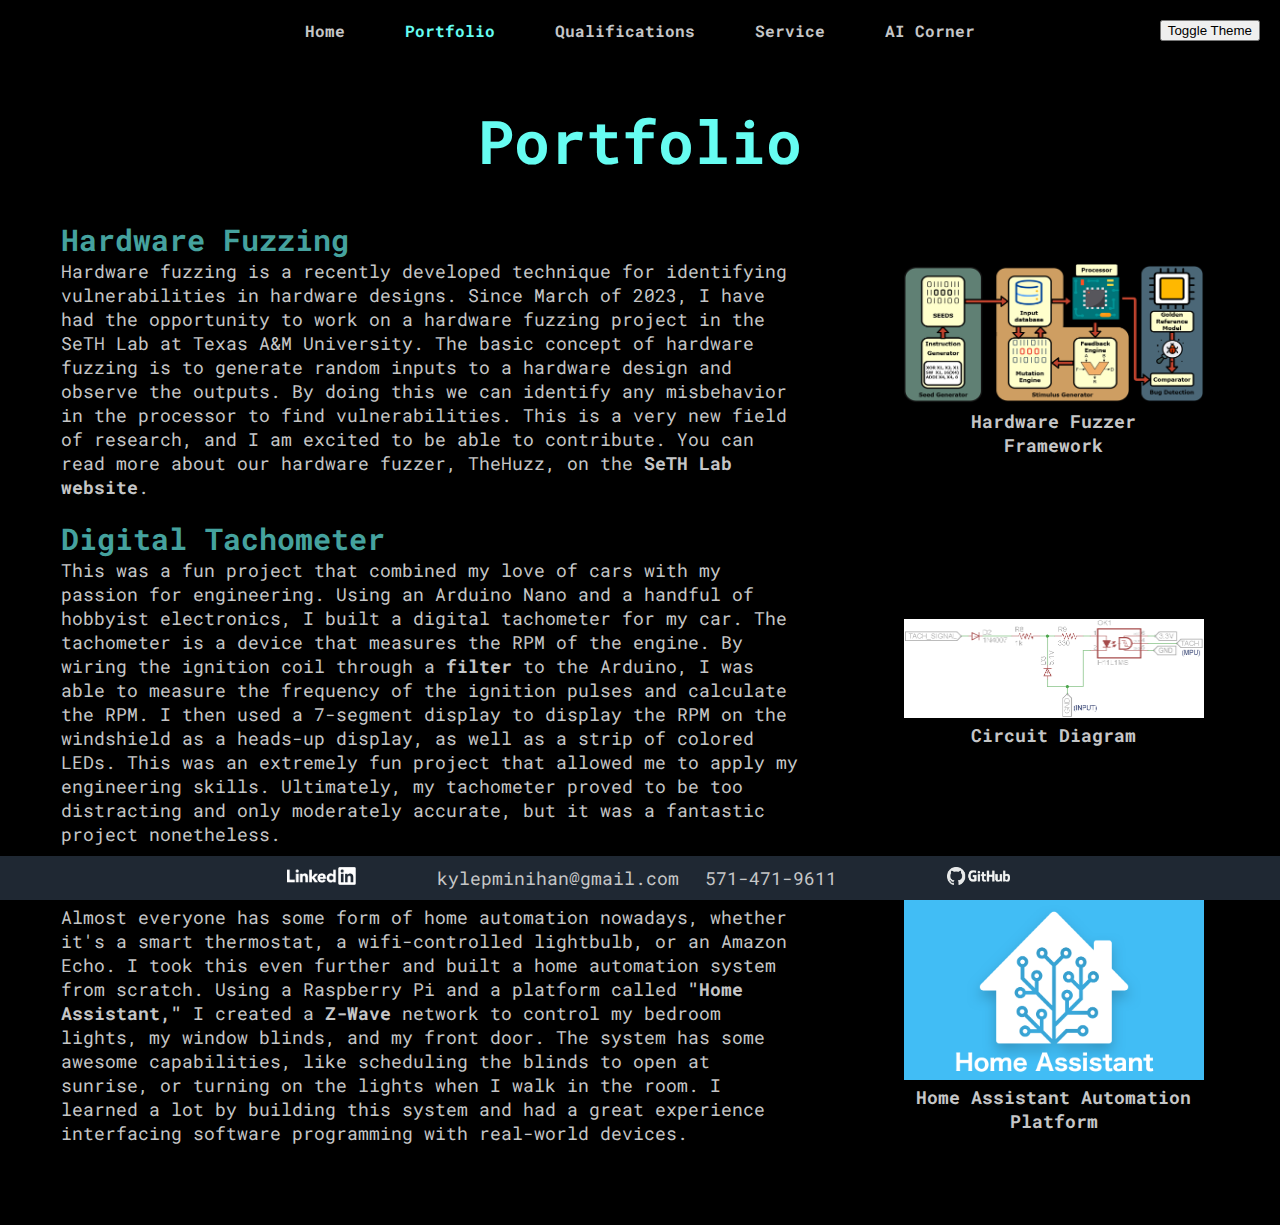
==== portfolio.html @ 6b1ae29c "initial commit" ====
<!DOCTYPE html>
<html lang="en">
<head>
	<meta charset="UTF-8">
	<meta name="viewport" content="width=device-width, initial-scale=1.0">
	<title>Portfolio</title>
	<link href="https://fonts.googleapis.com/css2?family=Roboto+Mono:ital,wght@0,400;0,700;1,400;1,700&display=swap" rel="stylesheet">
	<link id="main_stylesheet" rel="stylesheet" type="text/css" href="style.css"></link>
</head>
<body>
    <header>
        <button type="button" class="theme_toggle" onclick="toggleTheme()">Toggle Theme</button>
    </header>
	<div class="main_container">
        <nav class="nav_bar">
            <a class="nav_button" href="index.html">Home</a>
            <a class="nav_button nav_button_current" href="portfolio.html">Portfolio</a>
            <a class="nav_button" href="qualifications.html">Qualifications</a>
            <a class="nav_button" href="service.html">Service</a>
            <a class="nav_button" href="ai_corner.html">AI Corner</a>
        </nav>
        <div class="main_content">
            <h1>Portfolio</h1>
            <div class="content_section">
                <div class="flex_container">
                    <div class="flex_item_a">
                        <h2>Hardware Fuzzing</h2>
                        <div class="content_block">
                            <p>
                                Hardware fuzzing is a recently developed technique for identifying vulnerabilities in hardware designs. 
                                Since March of 2023, I have had the opportunity to work on a hardware fuzzing project in the SeTH Lab at Texas A&M University.
                                The basic concept of hardware fuzzing is to generate random inputs to a hardware design and observe the outputs. By doing this
                                we can identify any misbehavior in the processor to find vulnerabilities. This is a very new field of research, and I am excited
                                to be able to contribute. You can read more about our hardware fuzzer, TheHuzz, on the 
                                <a class="external_link" href="https://seth.engr.tamu.edu/research-2/">SeTH Lab website</a>.
                            </p>
                        </div>
                    </div>
                    <div class="flex_item_b">
                        <a class="external_link" href="https://seth.engr.tamu.edu/research-2/">
                            <img class="portfo_img" src="images/fuzz_framework.png" alt="Hardware Fuzzer Framework">
                            <p>Hardware Fuzzer Framework</p>
                        </a>
                    </div>
                </div>
            </div>
            <div class="content_section">
                <div class="flex_container">
                    <div class="flex_item_a">
                        <h2>Digital Tachometer</h2>
                        <div class="content_block">
                            <p>
                                This was a fun project that combined my love of cars with my passion for engineering. Using an Arduino Nano and a handful of 
                                hobbyist electronics, I built a digital tachometer for my car. The tachometer is a device that measures the RPM of the engine.
                                By wiring the ignition coil through a <a class="external_link" href="https://forum.arduino.cc/t/tachometer-from-ignition-coil/680264/15">filter</a>
                                to the Arduino, I was able to measure the frequency of the ignition pulses and calculate the RPM. I then used a 7-segment 
                                display to display the RPM on the windshield as a heads-up display, as well as a strip of colored LEDs. This was an extremely 
                                fun project that allowed me to apply my engineering skills. Ultimately, my tachometer proved to be too distracting and only 
                                moderately accurate, but it was a fantastic project nonetheless.
                            </p>
                        </div>
                    </div>
                    <div class="flex_item_b">
                        <a class="external_link" href="https://forum.arduino.cc/t/tachometer-from-ignition-coil/680264/15">
                            <img class="portfo_img" src="images/tach_circuit.png" alt="Digital Tachometer Circuit Diagram">
                            <p>Circuit Diagram</p>
                        </a>
                    </div>
                </div>
            </div>
            <div class="content_section">
                <div class="flex_container">
                    <div class="flex_item_a">
                        <h2>Home Automation</h2>
                        <div class="content_block">
                            <p>
                                Almost everyone has some form of home automation nowadays, whether it's a smart thermostat, a wifi-controlled lightbulb, or an 
                                Amazon Echo. I took this even further and built a home automation system from scratch. Using a Raspberry Pi and a platform
                                called <a class="external_link" href="https://www.home-assistant.io/">"Home Assistant,"</a> I created a 
                                <a class="external_link" href="https://www.z-wave.com/">Z-Wave</a> network to control my bedroom lights, my window blinds, and my 
                                front door. The system has some awesome capabilities, like scheduling the blinds to open at sunrise, or turning on the lights 
                                when I walk in the room. I learned a lot by building this system and had a great experience 
                                interfacing software programming with real-world devices. 
                            </p>
                        </div>
                    </div>
                    <div class="flex_item_b">
                        <a class="external_link" href="https://www.home-assistant.io/">
                            <img class="portfo_img" src="images/home_assistant.png" alt="The Home Assistant Logo">
                            <p>Home Assistant Automation Platform</p>
                        </a>
                    </div>
                </div>
            </div>
        </div>
    </div>
    <footer>
		<div class="footer_item"></div>
		<div class="footer_item">
			<a class="external_link" href="https://www.linkedin.com/in/kyle-minihan-ba7a75251/">
				<img class="footer_img" src="images/linkedin_logo.png" alt="LinkedIn">
			</a>
		</div>
		<div class="footer_item">
			<p>kylepminihan@gmail.com</p>
		</div>
		<div class="footer_item">
			<p>571-471-9611</p>
		</div>
		<div class="footer_item">
			<a class="external_link" href="https://github.com/minmanrox">
				<img class="footer_img" src="images/github_logo.png" alt="GitHub">
			</a>
		</div>
		<div class="footer_item"></div>
	</footer>
    <script src="script.js"></script>
</body>
</html>
---- style.css ----
:root {
    --blue-light: #66fcf1;
    --blue-medium: #45a29e;
    --grey-light: #c5c6c7;
    --grey-medium: #1f2833;
    --grey-dark: #0b0c10;
}

.theme_toggle {
    right: 20px;
    top: 20px;
    position: absolute;
}

body {
    background-color: black;
    color: var(--grey-light);
    font-family: 'Roboto Mono', monospace;
    font-size: 18px;
    margin: auto;
    padding-bottom: 60px;
}

a:visited {
    color: inherit;
}

/* Style the buttons */
.nav_button {
    display: inline-block;
    padding: 10px 20px;
    margin: 10px;
    color: var(--grey-light);
    border: none;
    text-align: center;
    text-decoration: none;
    font-size: 16px;
    font-weight: bold;
    cursor: pointer;
}

/* Override color for current page*/
.nav_button_current {
    color: var(--blue-light) !important;
}

/* Evenly space the buttons */
.nav_bar {
    display: flex;
    justify-content: center;
}

/* Style the image */
.cover_image {
    width: 100%;
    height: 500px;
    object-fit: cover;
}

/* Style my name */
.name {
    font-size: 72px;
    font-weight: bold;
    text-align: center;
    color: var(--blue-light);
    margin-bottom: 20px;
}

/* Style bio */
.about_me {
    font-size: 24px;
    font-weight: bold;
    text-align: center;
    color: var(--grey-light);
    margin: auto;
    margin-bottom: 2em;
    width: 80%;
}

/* Style subheadings */
h2 {
    font-size: 30px;
    font-weight: bold;
    color: var(--blue-medium);
    margin: auto;
    width: 90%;
}

h3 {
    font-size: 24px;
    font-weight: bold;
    color: var(--grey-light);
    margin: auto;
    width: 90%;

}

/* Style the main content */
p {
    margin: auto;
    width: 90%;
}

p.indent {
    text-indent: 50px;
    margin-bottom: 10px;
}

/* Style main headings*/
h1 {
    font-size: 60px;
    font-weight: bold;
    text-align: center;
    color: var(--blue-light);
}

/* Style each content section*/
.content_section {
    padding-bottom: 20px;
}

/* Style the bullet points */
ul.a {
    margin: auto;
    width: 90%;
    list-style-type: none;
    list-style-position: inside;
    padding-bottom: 20px;
}

ul.b {
    list-style-type: none;
    list-style-position: inside;
    padding-bottom: 20px;
    padding-left: 5px;
}

li.a {
    border-left: 1px solid var(--grey-light);
    padding-left: 20px;
    font-size: 18px;
    color: var(--grey-light);
}

li.b{
    list-style-type: circle;
}

/* Style download link */
.download_link {
    display: block;
    margin: auto;
    width: 90%;
    text-align: center;
    text-decoration: none;
    color: var(--grey-light);
    font-size: 16px;
    margin-bottom: 36px;
}

.external_link {
    color: var(--grey-light);
    text-decoration: none;
    font-weight: bold;
}

/* Style flex container */
.flex_container {
    display: flex;
    margin: auto;
    width: 97%;
}

.flex_item_a {
    flex: 2;
}

.flex_item_b {
    display: flex;
    flex-direction: column;
    flex: 1;
    align-items: center;
    justify-content: center;
    text-align: center;
}

.portfo_img {
    width: 300px;
}

.service_logo {
    width: 300px;
}

/* Style the footer */
footer {
    display: flex;
    margin-top: 20px;
    left: 0;
    bottom: 0;
    width: 100%;
    padding: 10px;
    background-color: var(--grey-medium);
    color: var(--grey-light);
    text-align: center;
    position: fixed;
}

.footer_item {
    flex: 1;
}

.footer_img {
    height: 1em;
}

/* AI-generated CSS */
.page_title {
    text-align: center;
}
  
.page_description {
    text-align: center;
    font-weight: bold;
}
  
.poetry {
    color: lightblue;
}

.jokes {
    color: lightblue;
}

.pickup_lines {
    color: lightblue;
}

.poem_column,
.joke_column,
.pickup_line_column {
    margin-left: 5%;
    margin-bottom: 20px;
    width: 25%;
    display: inline-block;
    vertical-align: top;
}
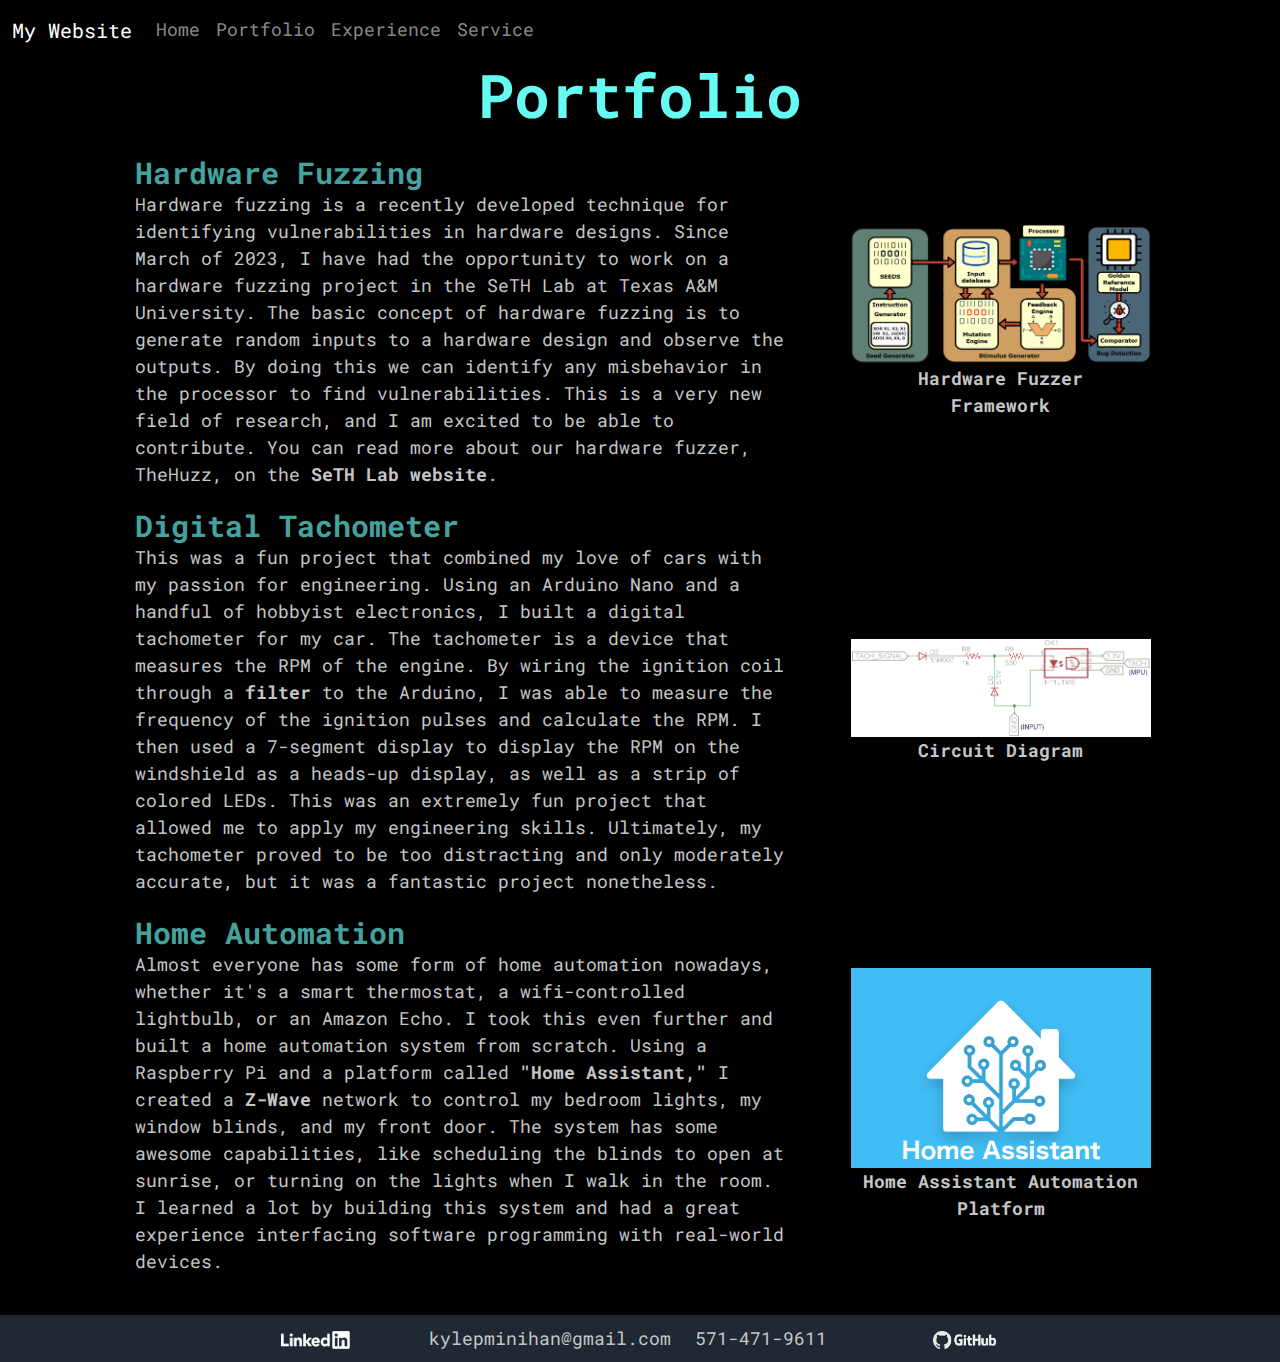
==== commit d7d655f9: "add mobile-friendly for all pages on style 1" ====
--- a/portfolio.html
+++ b/portfolio.html
@@ -5,22 +5,45 @@
 	<meta name="viewport" content="width=device-width, initial-scale=1.0">
 	<title>Portfolio</title>
 	<link href="https://fonts.googleapis.com/css2?family=Roboto+Mono:ital,wght@0,400;0,700;1,400;1,700&display=swap" rel="stylesheet">
+	<link rel="stylesheet" href="https://cdn.jsdelivr.net/npm/bootstrap@5.3.0/dist/css/bootstrap.min.css">
 	<link id="main_stylesheet" rel="stylesheet" type="text/css" href="style.css"></link>
 </head>
 <body>
+    <nav class="navbar navbar-expand-lg navbar-dark">
+		<div class="container-fluid">
+            <a class="navbar-brand" href="#">My Website</a>
+			<!-- <button type="button" class="btn btn-secondary btn-sm" onclick="toggleTheme()">Toggle Theme</button> -->
+            <button class="navbar-toggler" type="button" data-bs-toggle="collapse" data-bs-target="#navbarNav" aria-controls="navbarNav" aria-expanded="false" aria-label="Toggle navigation">
+				<span class="navbar-toggler-icon"></span>
+            </button>
+            <div class="collapse navbar-collapse" id="navbarNav">
+				<ul class="navbar-nav">
+					<li class="nav-item">
+						<a class="nav-link" href="index.html">Home</a>
+                    </li>
+                    <li class="nav-item">
+						<a class="nav-link" href="portfolio.html">Portfolio</a>
+                    </li>
+                    <li class="nav-item">
+						<a class="nav-link" href="qualifications.html">Experience</a>
+                    </li>
+					<li class="nav-item">
+						<a class="nav-link" href="service.html">Service</a>
+                    </li>
+					<!-- <li class="nav-item">
+						<a class="nav-link" href="ai_corner.html">AI Corner</a>
+                    </li> -->
+                </ul>
+            </div>
+        </div>
+    </nav>
+	
     <header>
-        <button type="button" class="theme_toggle" onclick="toggleTheme()">Toggle Theme</button>
+        <h1>Portfolio</h1>
     </header>
-	<div class="main_container">
-        <nav class="nav_bar">
-            <a class="nav_button" href="index.html">Home</a>
-            <a class="nav_button nav_button_current" href="portfolio.html">Portfolio</a>
-            <a class="nav_button" href="qualifications.html">Qualifications</a>
-            <a class="nav_button" href="service.html">Service</a>
-            <a class="nav_button" href="ai_corner.html">AI Corner</a>
-        </nav>
-        <div class="main_content">
-            <h1>Portfolio</h1>
+
+	<div class="main_container container mt-4">
+        <div class="main_content row">
             <div class="content_section">
                 <div class="flex_container">
                     <div class="flex_item_a">
@@ -115,5 +138,6 @@
 		<div class="footer_item"></div>
 	</footer>
     <script src="script.js"></script>
+    <script src="https://cdn.jsdelivr.net/npm/bootstrap@5.3.0/dist/js/bootstrap.bundle.min.js"></script>
 </body>
 </html>
--- a/style.css
+++ b/style.css
@@ -6,19 +6,12 @@
     --grey-dark: #0b0c10;
 }
 
-.theme_toggle {
-    right: 20px;
-    top: 20px;
-    position: absolute;
-}
-
 body {
     background-color: black;
     color: var(--grey-light);
     font-family: 'Roboto Mono', monospace;
     font-size: 18px;
     margin: auto;
-    padding-bottom: 60px;
 }
 
 a:visited {
@@ -133,6 +126,7 @@
     list-style-position: inside;
     padding-bottom: 20px;
     padding-left: 5px;
+    font-weight: normal;
 }
 
 li.a {
@@ -144,6 +138,7 @@
 
 li.b{
     list-style-type: circle;
+    font-weight: bold;
 }
 
 /* Style download link */
@@ -203,7 +198,6 @@
     background-color: var(--grey-medium);
     color: var(--grey-light);
     text-align: center;
-    position: fixed;
 }
 
 .footer_item {
@@ -214,7 +208,17 @@
     height: 1em;
 }
 
-/* AI-generated CSS */
+/* Media query for screens smaller than 768px */
+@media (max-width: 768px) {
+    footer {
+        flex-direction: column;
+    }
+    .flex_container {
+        flex-direction: column;
+    }
+}
+
+/* uI-generated CSS */
 .page_title {
     text-align: center;
 }
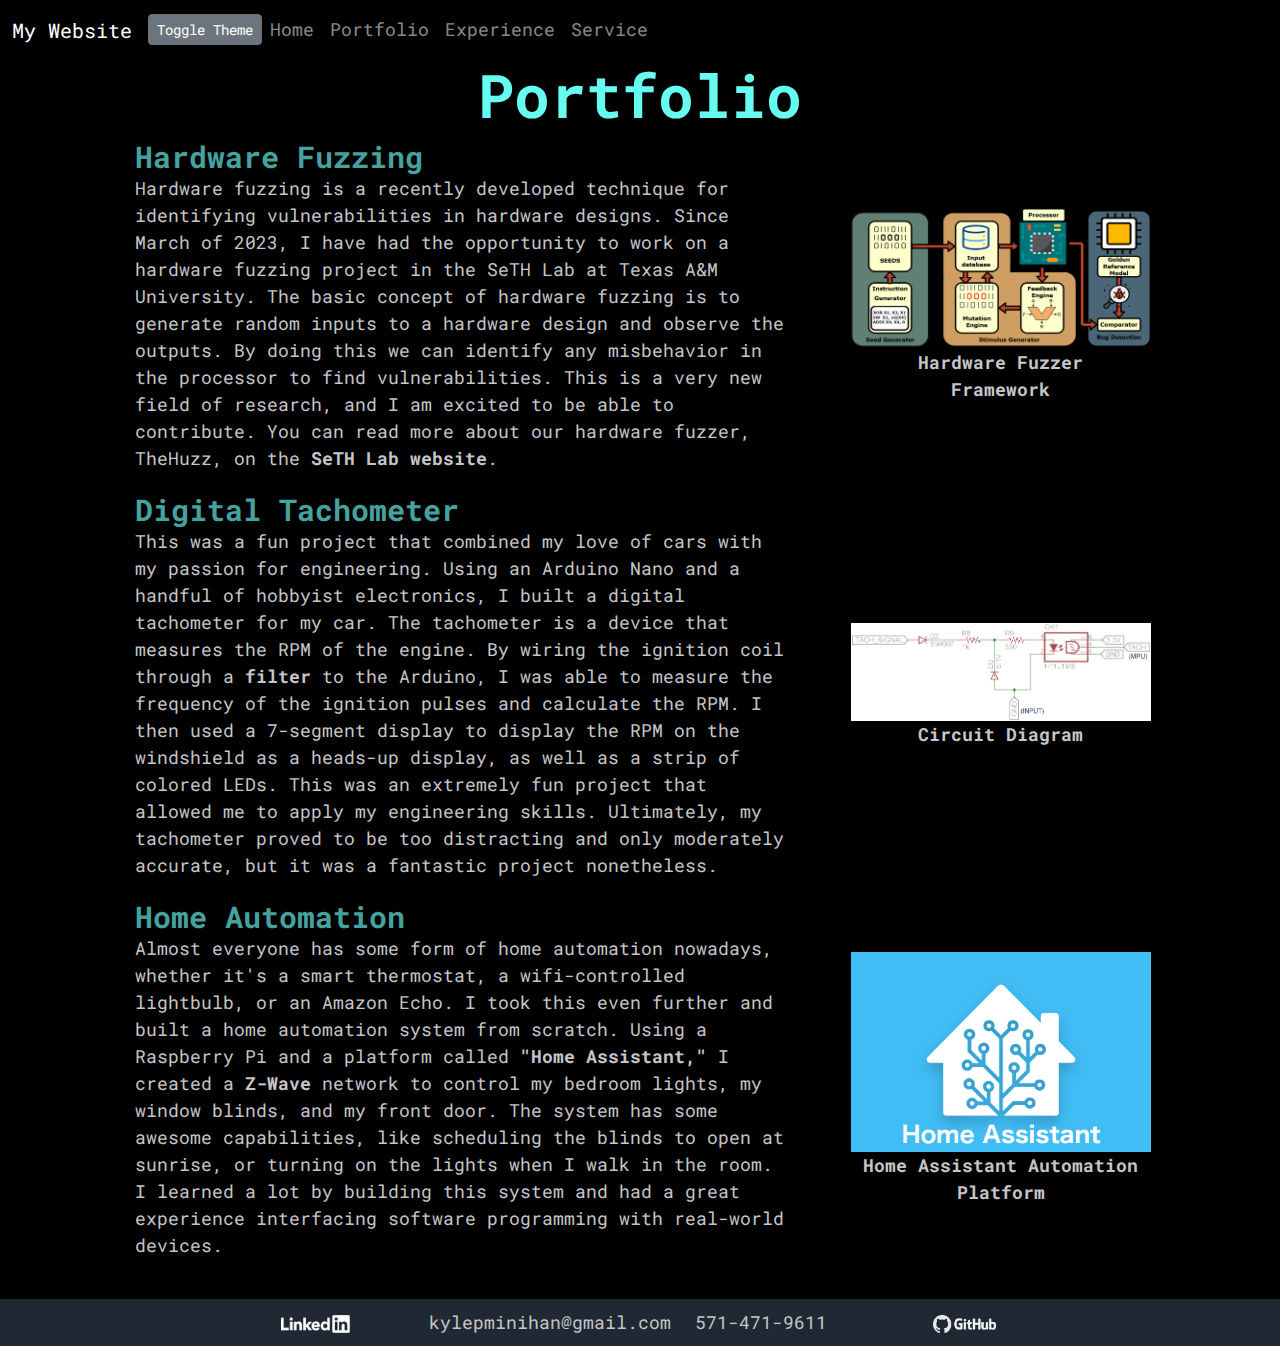
==== commit bcf8d6e4: "fixed style 2 for widescreen, experience page still broken in style 2" ====
--- a/portfolio.html
+++ b/portfolio.html
@@ -12,7 +12,7 @@
     <nav class="navbar navbar-expand-lg navbar-dark">
 		<div class="container-fluid">
             <a class="navbar-brand" href="#">My Website</a>
-			<!-- <button type="button" class="btn btn-secondary btn-sm" onclick="toggleTheme()">Toggle Theme</button> -->
+			<button type="button" class="btn btn-secondary btn-sm" onclick="toggleTheme()">Toggle Theme</button>
             <button class="navbar-toggler" type="button" data-bs-toggle="collapse" data-bs-target="#navbarNav" aria-controls="navbarNav" aria-expanded="false" aria-label="Toggle navigation">
 				<span class="navbar-toggler-icon"></span>
             </button>
@@ -42,7 +42,7 @@
         <h1>Portfolio</h1>
     </header>
 
-	<div class="main_container container mt-4">
+	<div class="main_container container">
         <div class="main_content row">
             <div class="content_section">
                 <div class="flex_container">
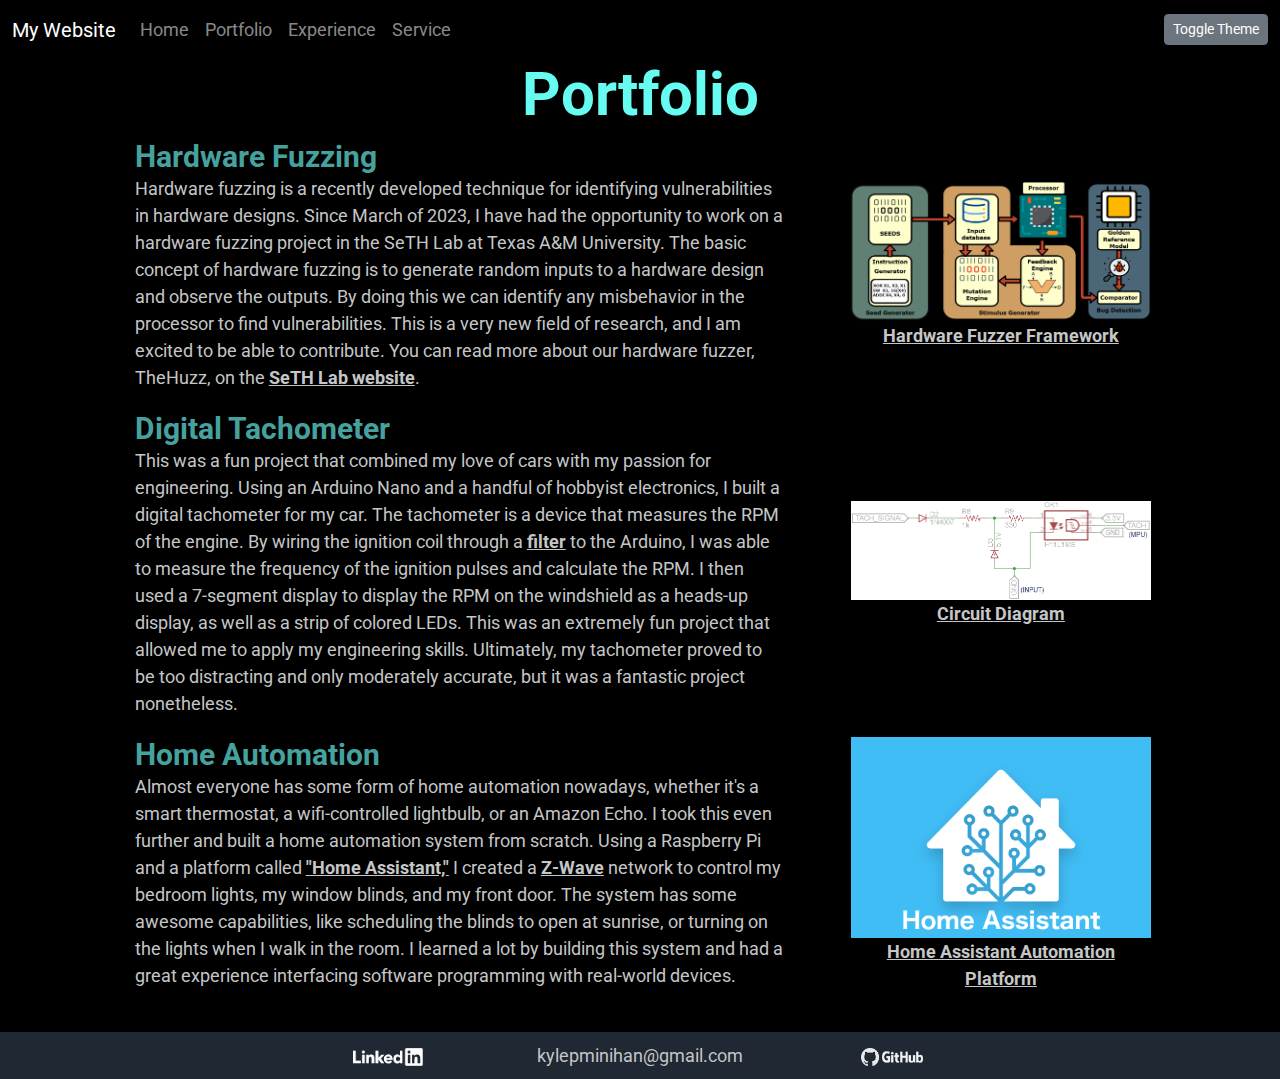
==== commit c934be29: "Updated with new information. Minor style fixes" ====
--- a/portfolio.html
+++ b/portfolio.html
@@ -4,36 +4,36 @@
 	<meta charset="UTF-8">
 	<meta name="viewport" content="width=device-width, initial-scale=1.0">
 	<title>Portfolio</title>
-	<link href="https://fonts.googleapis.com/css2?family=Roboto+Mono:ital,wght@0,400;0,700;1,400;1,700&display=swap" rel="stylesheet">
+	<link href="https://fonts.googleapis.com/css2?family=Roboto:ital,wght@0,400;0,700;1,400;1,700&display=swap" rel="stylesheet">
 	<link rel="stylesheet" href="https://cdn.jsdelivr.net/npm/bootstrap@5.3.0/dist/css/bootstrap.min.css">
 	<link id="main_stylesheet" rel="stylesheet" type="text/css" href="style.css"></link>
 </head>
 <body>
     <nav class="navbar navbar-expand-lg navbar-dark">
 		<div class="container-fluid">
-            <a class="navbar-brand" href="#">My Website</a>
-			<button type="button" class="btn btn-secondary btn-sm" onclick="toggleTheme()">Toggle Theme</button>
+            <a class="navbar-brand" href="index.html">My Website</a>
             <button class="navbar-toggler" type="button" data-bs-toggle="collapse" data-bs-target="#navbarNav" aria-controls="navbarNav" aria-expanded="false" aria-label="Toggle navigation">
-				<span class="navbar-toggler-icon"></span>
+                <span class="navbar-toggler-icon"></span>
             </button>
             <div class="collapse navbar-collapse" id="navbarNav">
-				<ul class="navbar-nav">
-					<li class="nav-item">
-						<a class="nav-link" href="index.html">Home</a>
+                <ul class="navbar-nav">
+                    <li class="nav-item">
+                        <a class="nav-link" href="index.html">Home</a>
                     </li>
                     <li class="nav-item">
-						<a class="nav-link" href="portfolio.html">Portfolio</a>
+                        <a class="nav-link" href="portfolio.html">Portfolio</a>
                     </li>
                     <li class="nav-item">
-						<a class="nav-link" href="qualifications.html">Experience</a>
+                        <a class="nav-link" href="qualifications.html">Experience</a>
                     </li>
 					<li class="nav-item">
 						<a class="nav-link" href="service.html">Service</a>
                     </li>
 					<!-- <li class="nav-item">
-						<a class="nav-link" href="ai_corner.html">AI Corner</a>
+                        <a class="nav-link" href="ai_corner.html">AI Corner</a>
                     </li> -->
                 </ul>
+                <button type="button" class="btn btn-secondary btn-sm ms-auto" onclick="toggleTheme()">Toggle Theme</button>
             </div>
         </div>
     </nav>
@@ -75,7 +75,7 @@
                             <p>
                                 This was a fun project that combined my love of cars with my passion for engineering. Using an Arduino Nano and a handful of 
                                 hobbyist electronics, I built a digital tachometer for my car. The tachometer is a device that measures the RPM of the engine.
-                                By wiring the ignition coil through a <a class="external_link" href="https://forum.arduino.cc/t/tachometer-from-ignition-coil/680264/15">filter</a>
+                                By wiring the ignition coil through a <a class="external_link" href="https://europe1.discourse-cdn.com/arduino/original/4X/2/0/c/20c65bb1880715cd9be32c842d151c8ff1a2652c.png">filter</a>
                                 to the Arduino, I was able to measure the frequency of the ignition pulses and calculate the RPM. I then used a 7-segment 
                                 display to display the RPM on the windshield as a heads-up display, as well as a strip of colored LEDs. This was an extremely 
                                 fun project that allowed me to apply my engineering skills. Ultimately, my tachometer proved to be too distracting and only 
@@ -128,9 +128,6 @@
 			<p>kylepminihan@gmail.com</p>
 		</div>
 		<div class="footer_item">
-			<p>571-471-9611</p>
-		</div>
-		<div class="footer_item">
 			<a class="external_link" href="https://github.com/minmanrox">
 				<img class="footer_img" src="images/github_logo.png" alt="GitHub">
 			</a>
--- a/style.css
+++ b/style.css
@@ -9,7 +9,7 @@
 body {
     background-color: black;
     color: var(--grey-light);
-    font-family: 'Roboto Mono', monospace;
+    font-family: 'Roboto';
     font-size: 18px;
     margin: auto;
 }
@@ -77,6 +77,10 @@
     color: var(--blue-medium);
     margin: auto;
     width: 90%;
+}
+
+h2.main_heading {
+    margin-left: 120px;
 }
 
 h3 {
@@ -155,7 +159,7 @@
 
 .external_link {
     color: var(--grey-light);
-    text-decoration: none;
+    text-decoration: underline;
     font-weight: bold;
 }
 
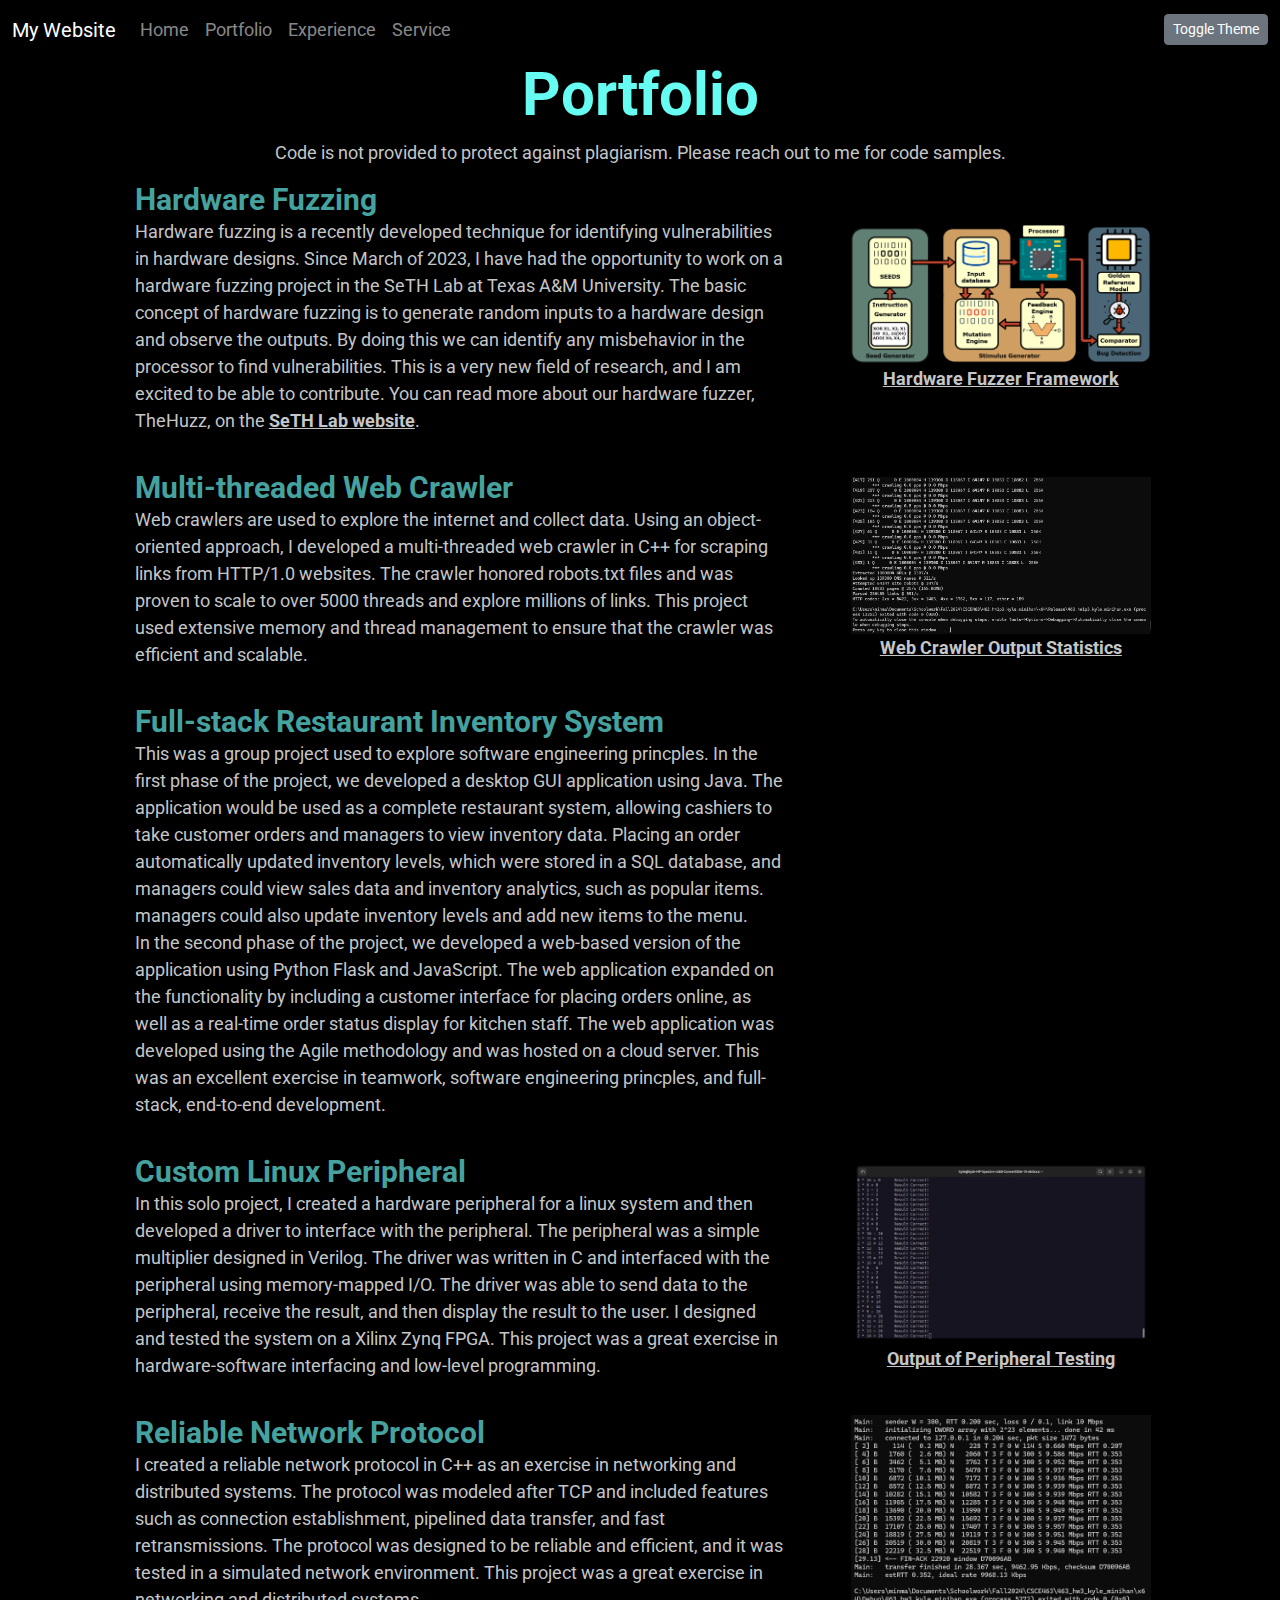
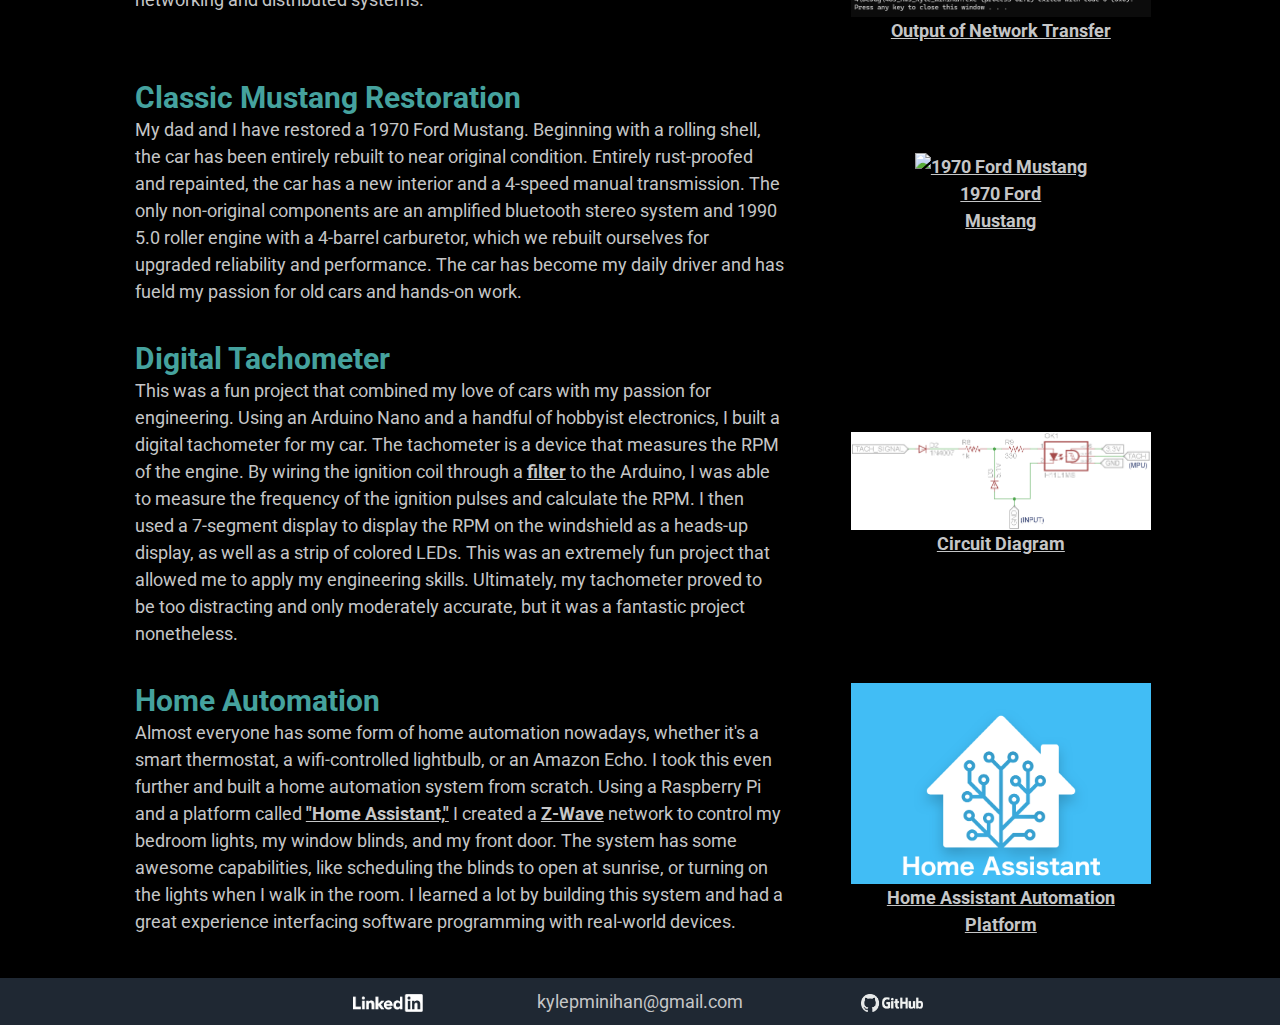
==== commit 7d51476f: "expand portfolio with more projects" ====
--- a/portfolio.html
+++ b/portfolio.html
@@ -40,11 +40,12 @@
 	
     <header>
         <h1>Portfolio</h1>
+        <p style="text-align: center;">Code is not provided to protect against plagiarism. Please reach out to me for code samples.</p>
     </header>
 
 	<div class="main_container container">
         <div class="main_content row">
-            <div class="content_section">
+            <div class="content_section pt-3">
                 <div class="flex_container">
                     <div class="flex_item_a">
                         <h2>Hardware Fuzzing</h2>
@@ -67,7 +68,122 @@
                     </div>
                 </div>
             </div>
-            <div class="content_section">
+            <div class="content_section pt-3">
+                <div class="flex_container">
+                    <div class="flex_item_a">
+                        <h2>Multi-threaded Web Crawler</h2>
+                        <div class="content_block">
+                            <p>
+                                Web crawlers are used to explore the internet and collect data. Using an object-oriented approach, I developed a 
+                                multi-threaded web crawler in C++ for scraping links from HTTP/1.0 websites. The crawler honored robots.txt files 
+                                and was proven to scale to over 5000 threads and explore millions of links. This project used extensive memory and 
+                                thread management to ensure that the crawler was efficient and scalable.
+                            </p>
+                        </div>
+                    </div>
+                    <div class="flex_item_b">
+                        <a class="external_link" href="images/crawler.png">
+                            <img class="portfo_img" src="images/crawler.png" alt="Web Crawler Printout">
+                            <p>Web Crawler Output Statistics</p>
+                        </a>
+                    </div>
+                </div>
+            </div>
+            <div class="content_section pt-3">
+                <div class="flex_container">
+                    <div class="flex_item_a">
+                        <h2>Full-stack Restaurant Inventory System</h2>
+                        <div class="content_block">
+                            <p>
+                                This was a group project used to explore software engineering princples. In the first phase of the project, we developed
+                                a desktop GUI application using Java. The application would be used as a complete restaurant system, allowing cashiers to 
+                                take customer orders and managers to view inventory data. Placing an order automatically updated inventory levels, which
+                                were stored in a SQL database, and managers could view sales data and inventory analytics, such as popular items. managers
+                                could also update inventory levels and add new items to the menu. 
+                            </p>
+                            <p>
+                                In the second phase of the project, we developed a web-based version of the application using Python Flask and JavaScript. 
+                                The web application expanded on the functionality by including a customer interface for placing orders online, as well 
+                                as a real-time order status display for kitchen staff. The web application was developed using the Agile methodology and 
+                                was hosted on a cloud server. This was an excellent exercise in teamwork, software engineering princples, and full-stack,
+                                end-to-end development.
+                            </p>
+                        </div>
+                    </div>
+                    <div class="flex_item_b">
+                        <!-- <a class="external_link" href="">
+                            <img class="portfo_img" src="" alt="Image">
+                            <p></p>
+                        </a> -->
+                    </div>
+                </div>
+            </div>
+            <div class="content_section pt-3">
+                <div class="flex_container">
+                    <div class="flex_item_a">
+                        <h2>Custom Linux Peripheral</h2>
+                        <div class="content_block">
+                            <p>
+                                In this solo project, I created a hardware peripheral for a linux system and then developed a driver to interface with the
+                                peripheral. The peripheral was a simple multiplier designed in Verilog. The driver was written in C and interfaced with the
+                                peripheral using memory-mapped I/O. The driver was able to send data to the peripheral, receive the result, and then display
+                                the result to the user. I designed and tested the system on a Xilinx Zynq FPGA. This project was a great exercise in 
+                                hardware-software interfacing and low-level programming. 
+                            </p>
+                        </div>
+                    </div>
+                    <div class="flex_item_b">
+                        <a class="external_link" href="images/peripheral.jpg">
+                            <img class="portfo_img" src="images/peripheral.jpg" alt="Peripheral Test Output">
+                            <p>Output of Peripheral Testing</p>
+                        </a>
+                    </div>
+                </div>
+            </div>
+            <div class="content_section pt-3">
+                <div class="flex_container">
+                    <div class="flex_item_a">
+                        <h2>Reliable Network Protocol</h2>
+                        <div class="content_block">
+                            <p>
+                                I created a reliable network protocol in C++ as an exercise in networking and distributed systems. The  protocol was modeled 
+                                after TCP and included features such as connection establishment, pipelined data transfer, and fast retransmissions. The protocol
+                                was designed to be reliable and efficient, and it was tested in a simulated network environment. This project was a great
+                                exercise in networking and distributed systems.
+                            </p>
+                        </div>
+                    </div>
+                    <div class="flex_item_b">
+                        <a class="external_link" href="images/network.png">
+                            <img class="portfo_img" src="images/network.png" alt="Network Transfer Trace">
+                            <p>Output of Network Transfer</p>
+                        </a>
+                    </div>
+                </div>
+            </div>
+            <div class="content_section pt-3">
+                <div class="flex_container">
+                    <div class="flex_item_a">
+                        <h2>Classic Mustang Restoration</h2>
+                        <div class="content_block">
+                            <p>
+                                My dad and I have restored a 1970 Ford Mustang. Beginning with a rolling shell, the car has been entirely rebuilt to near 
+                                original condition. Entirely rust-proofed and repainted, the car has a new interior and a 4-speed manual transmission. The
+                                only non-original components are an amplified bluetooth stereo system and 1990 5.0 roller engine with a 4-barrel carburetor,
+                                which we rebuilt ourselves for upgraded reliability and performance. The car has become my daily driver and has fueld my passion
+                                for old cars and hands-on work.
+                            </p>
+                        </div>
+                    </div>
+                    <div class="flex_item_b">
+                        <a class="external_link" href="images/mustang.png">
+                            <img class="portfo_img" src="images/mustang.png" alt="1970 Ford Mustang">
+                            <p>1970 Ford Mustang</p>
+                        </a>
+                    </div>
+                </div>
+            </div>
+            <div class="content_section pt-3">
                 <div class="flex_container">
                     <div class="flex_item_a">
                         <h2>Digital Tachometer</h2>
@@ -91,7 +207,7 @@
                     </div>
                 </div>
             </div>
-            <div class="content_section">
+            <div class="content_section pt-3">
                 <div class="flex_container">
                     <div class="flex_item_a">
                         <h2>Home Automation</h2>
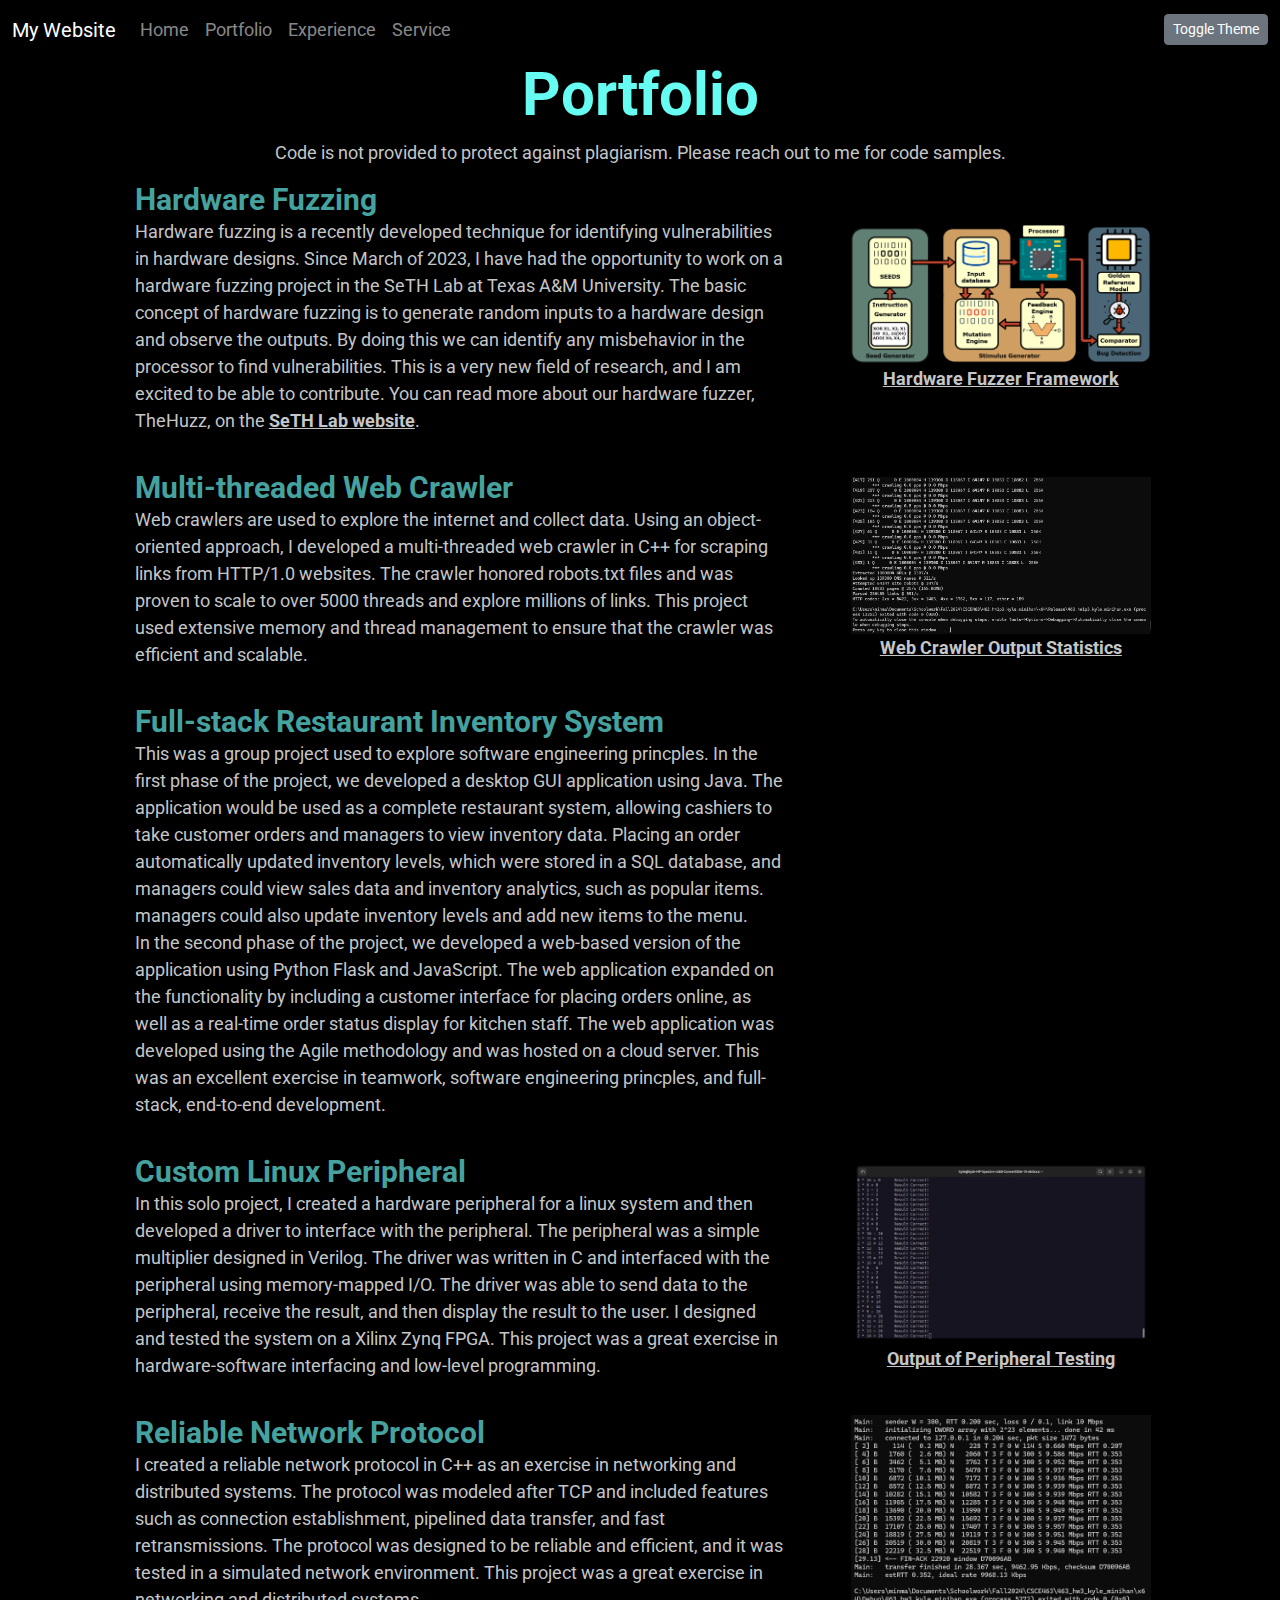
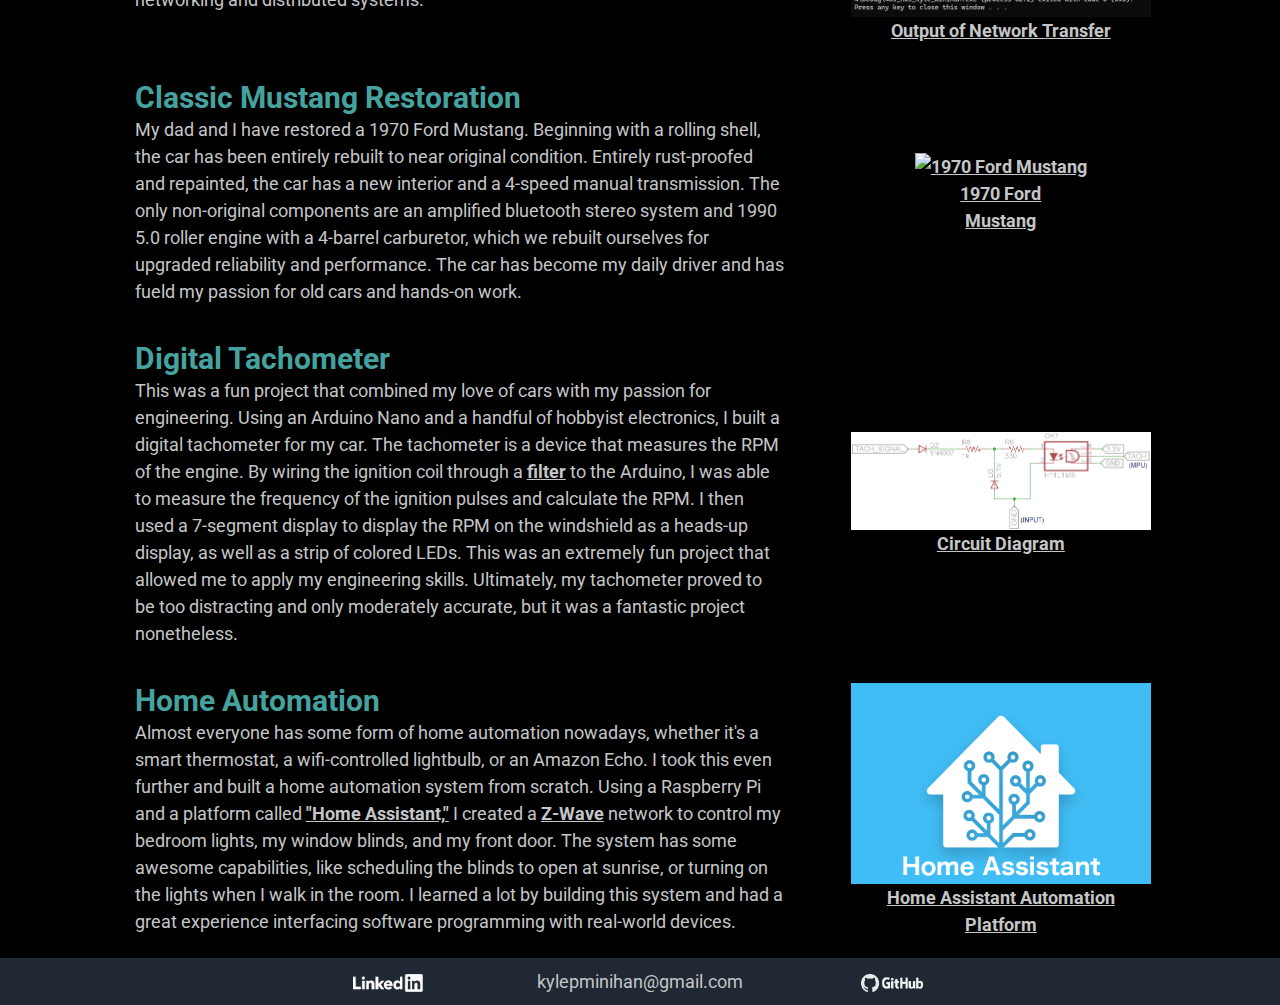
==== commit ff444a3e: "sticky footer" ====
--- a/portfolio.html
+++ b/portfolio.html
@@ -8,7 +8,7 @@
 	<link rel="stylesheet" href="https://cdn.jsdelivr.net/npm/bootstrap@5.3.0/dist/css/bootstrap.min.css">
 	<link id="main_stylesheet" rel="stylesheet" type="text/css" href="style.css"></link>
 </head>
-<body>
+<body class="d-flex flex-column min-vh-100">
     <nav class="navbar navbar-expand-lg navbar-dark">
 		<div class="container-fluid">
             <a class="navbar-brand" href="index.html">My Website</a>
@@ -43,7 +43,7 @@
         <p style="text-align: center;">Code is not provided to protect against plagiarism. Please reach out to me for code samples.</p>
     </header>
 
-	<div class="main_container container">
+    <div class="main_container container flex-grow-1">
         <div class="main_content row">
             <div class="content_section pt-3">
                 <div class="flex_container">
@@ -233,7 +233,7 @@
             </div>
         </div>
     </div>
-    <footer>
+    <footer class="mt-auto">
 		<div class="footer_item"></div>
 		<div class="footer_item">
 			<a class="external_link" href="https://www.linkedin.com/in/kyle-minihan-ba7a75251/">
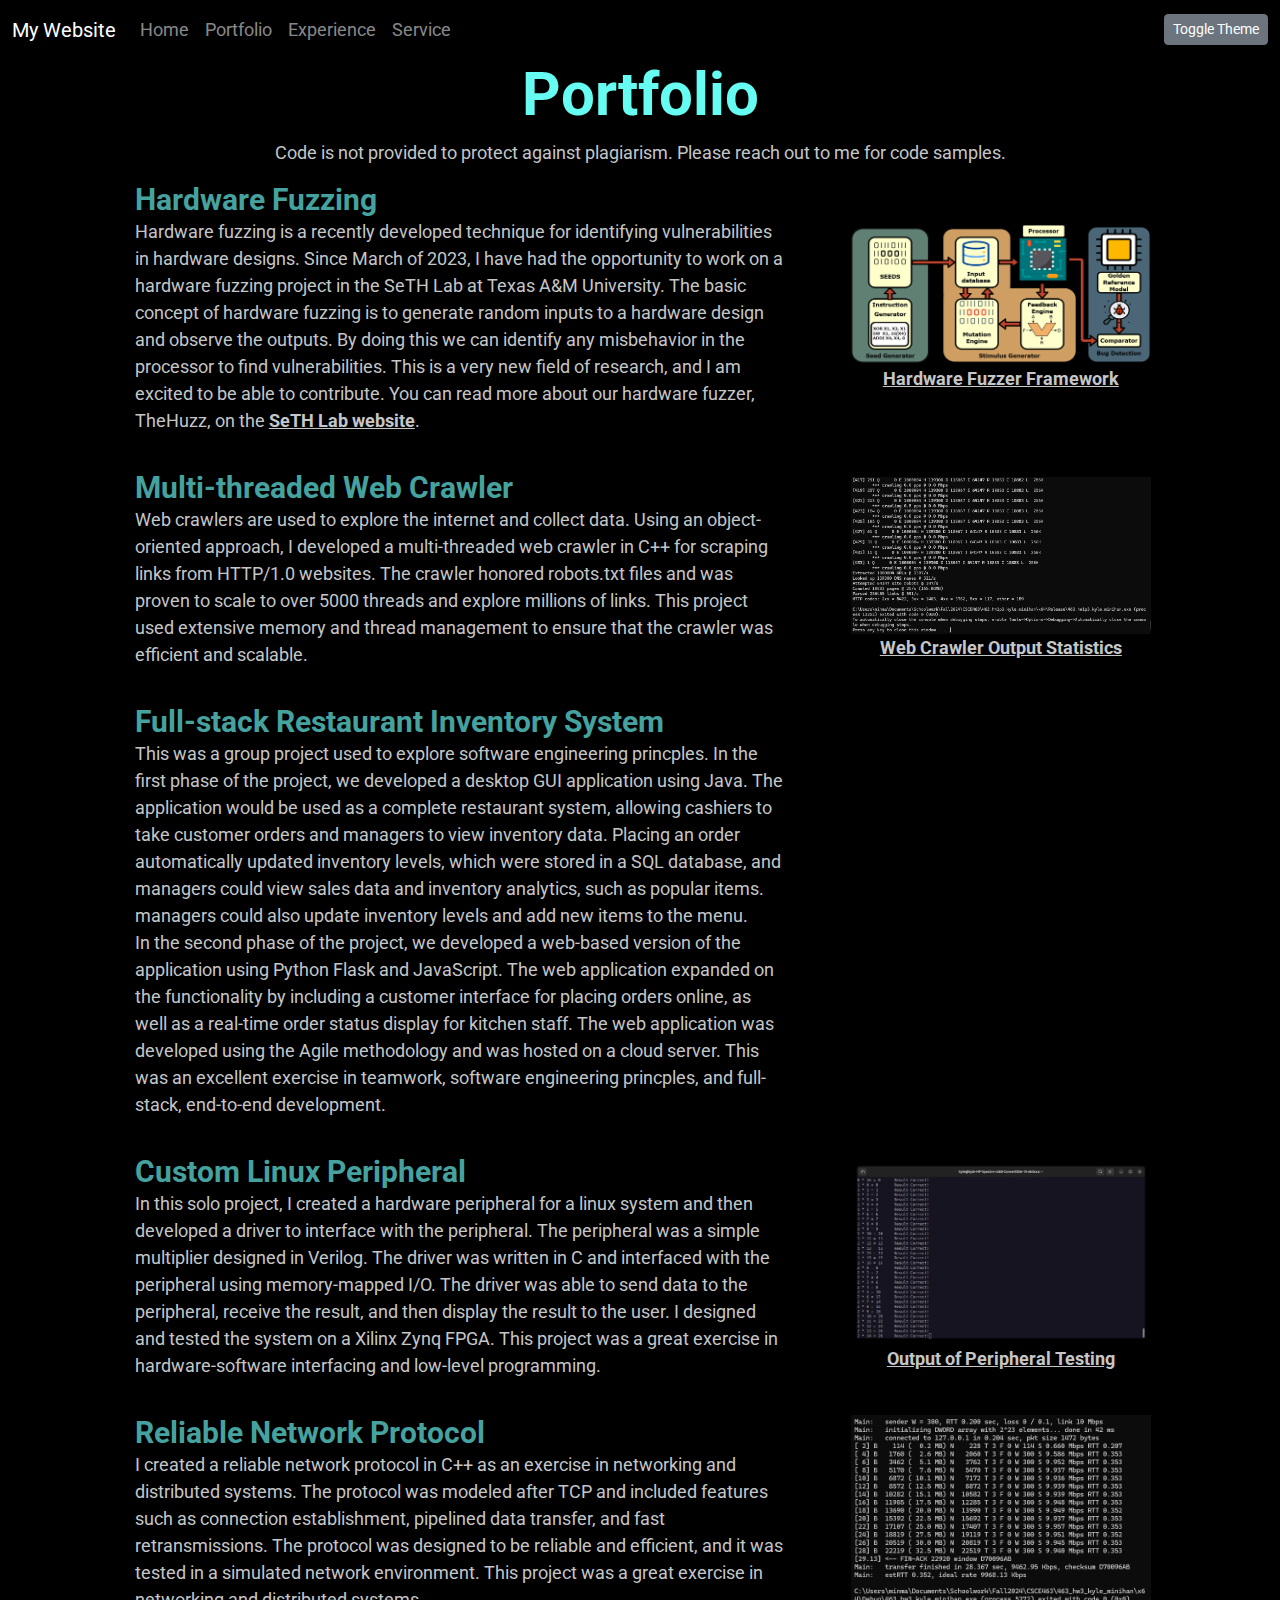
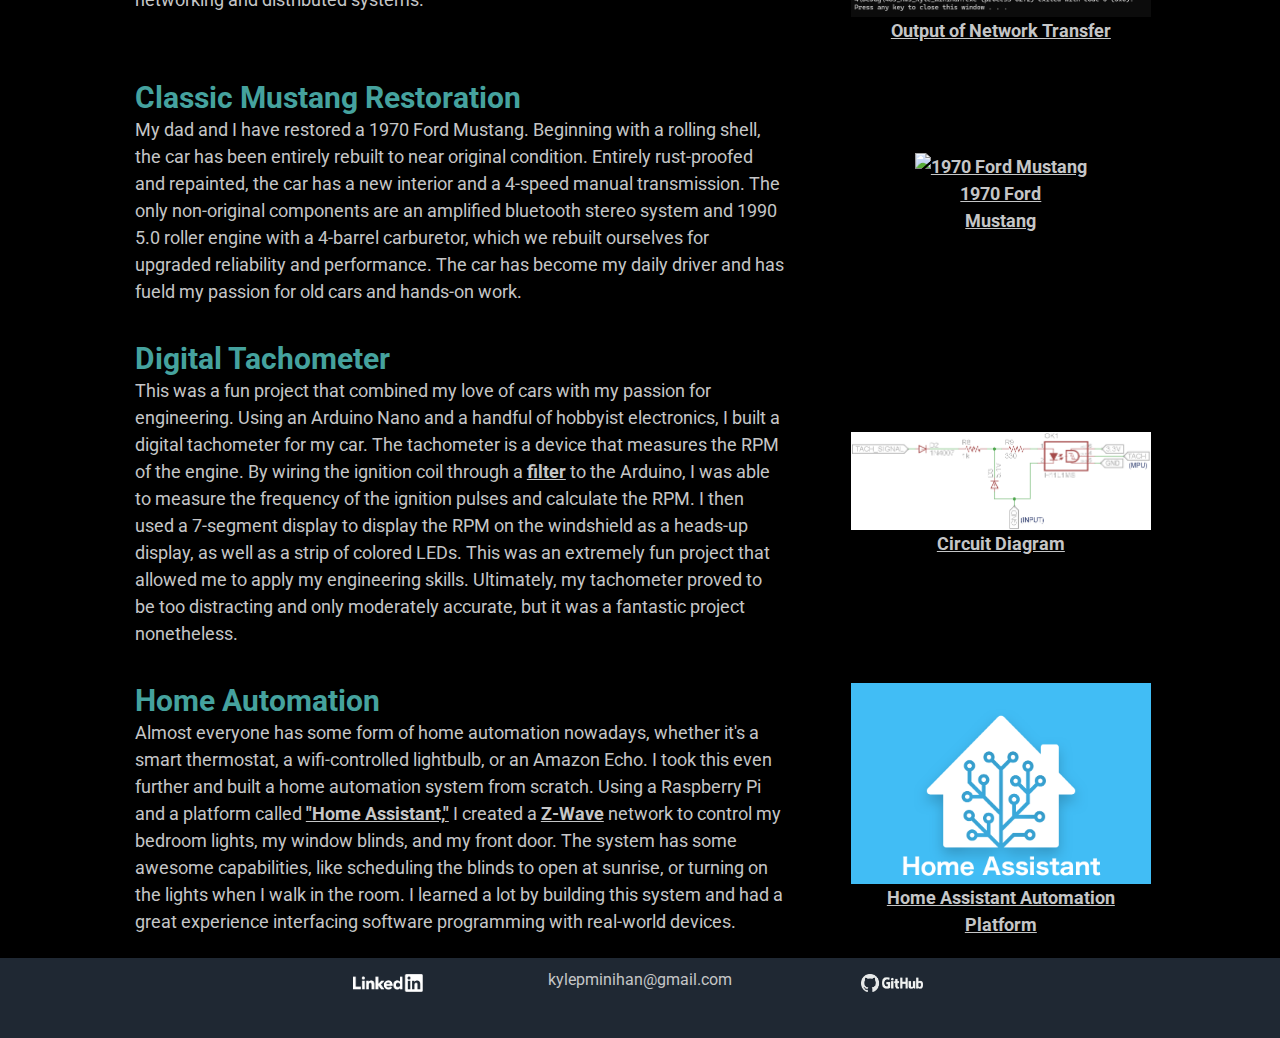
==== commit b8cc9e20: "link fixes" ====
--- a/portfolio.html
+++ b/portfolio.html
@@ -241,7 +241,9 @@
 			</a>
 		</div>
 		<div class="footer_item">
-			<p>kylepminihan@gmail.com</p>
+			<a class="unstyled_link" href="mailto:kylepminihan@gmail.com">
+				<p>kylepminihan@gmail.com</p>
+			</a>		
 		</div>
 		<div class="footer_item">
 			<a class="external_link" href="https://github.com/minmanrox">
--- a/style.css
+++ b/style.css
@@ -146,7 +146,7 @@
 }
 
 /* Style download link */
-.download_link {
+.unstyled_link {
     display: block;
     margin: auto;
     width: 90%;
